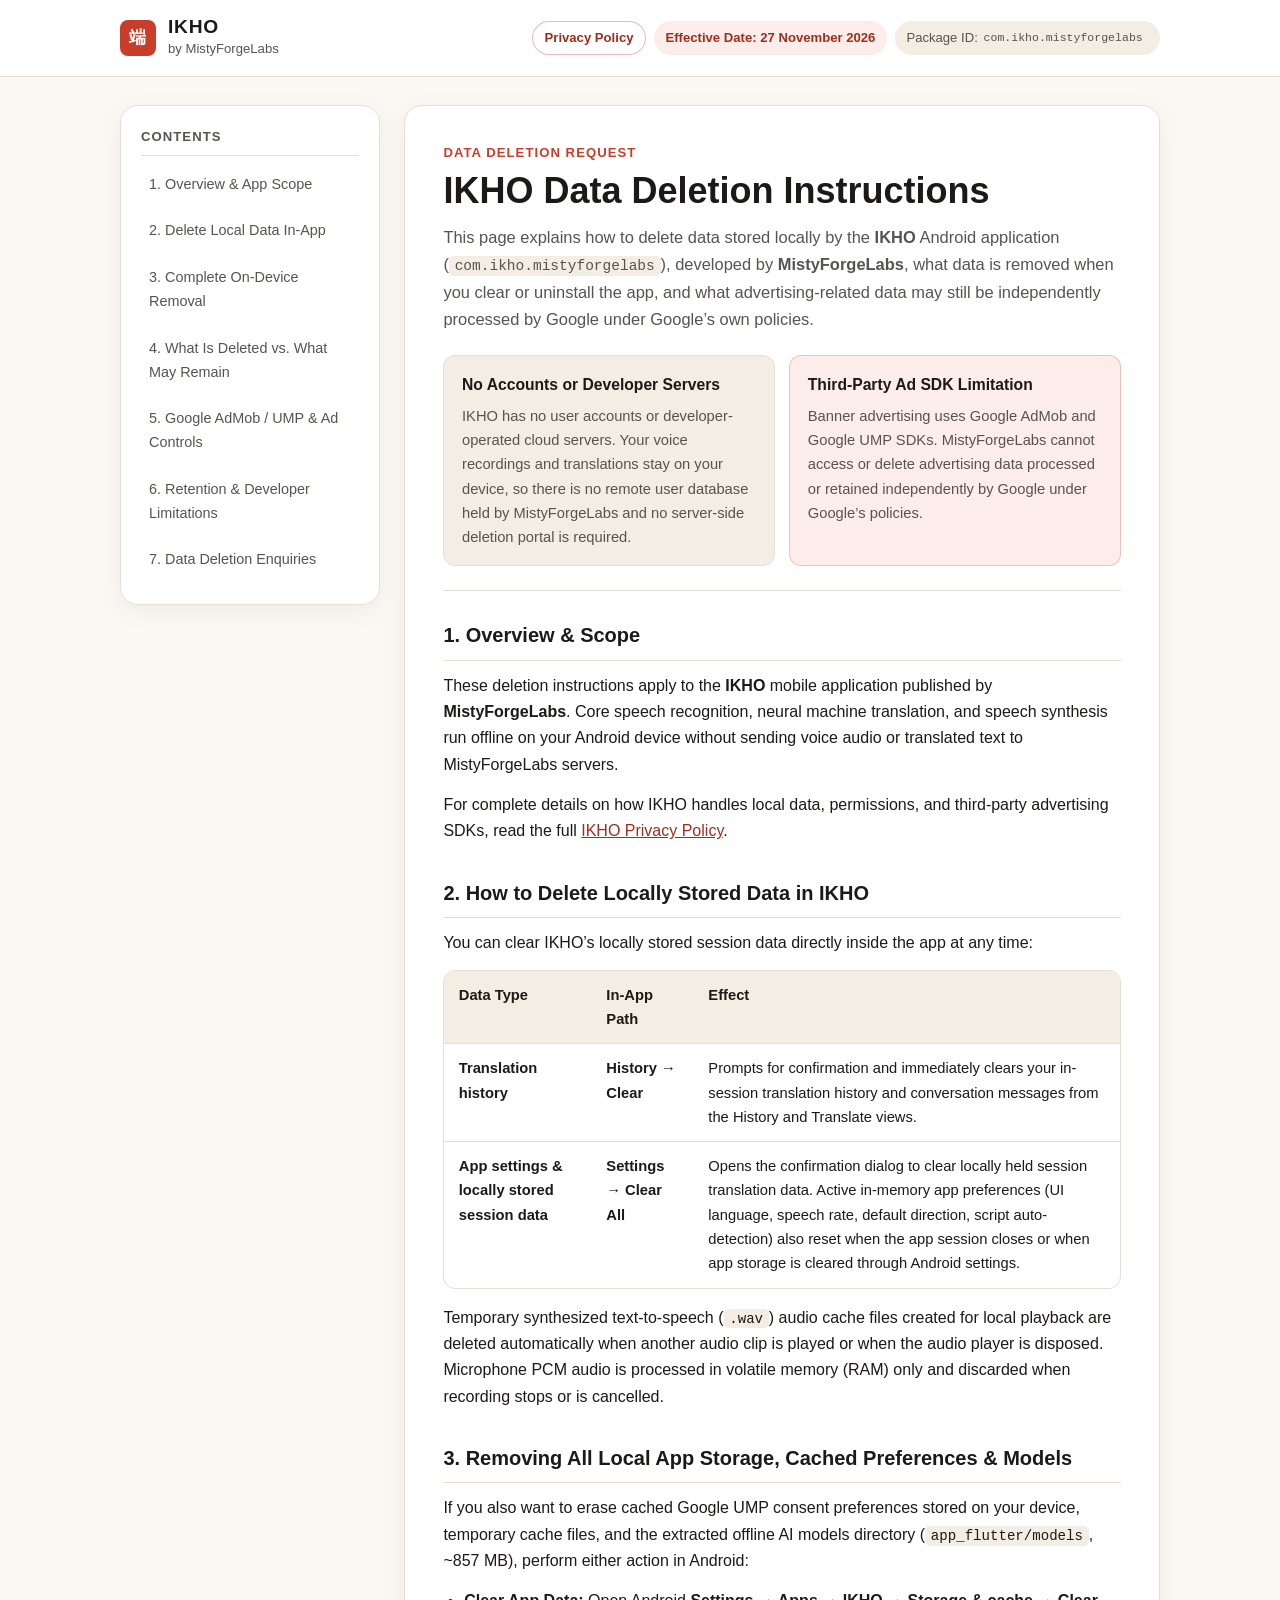
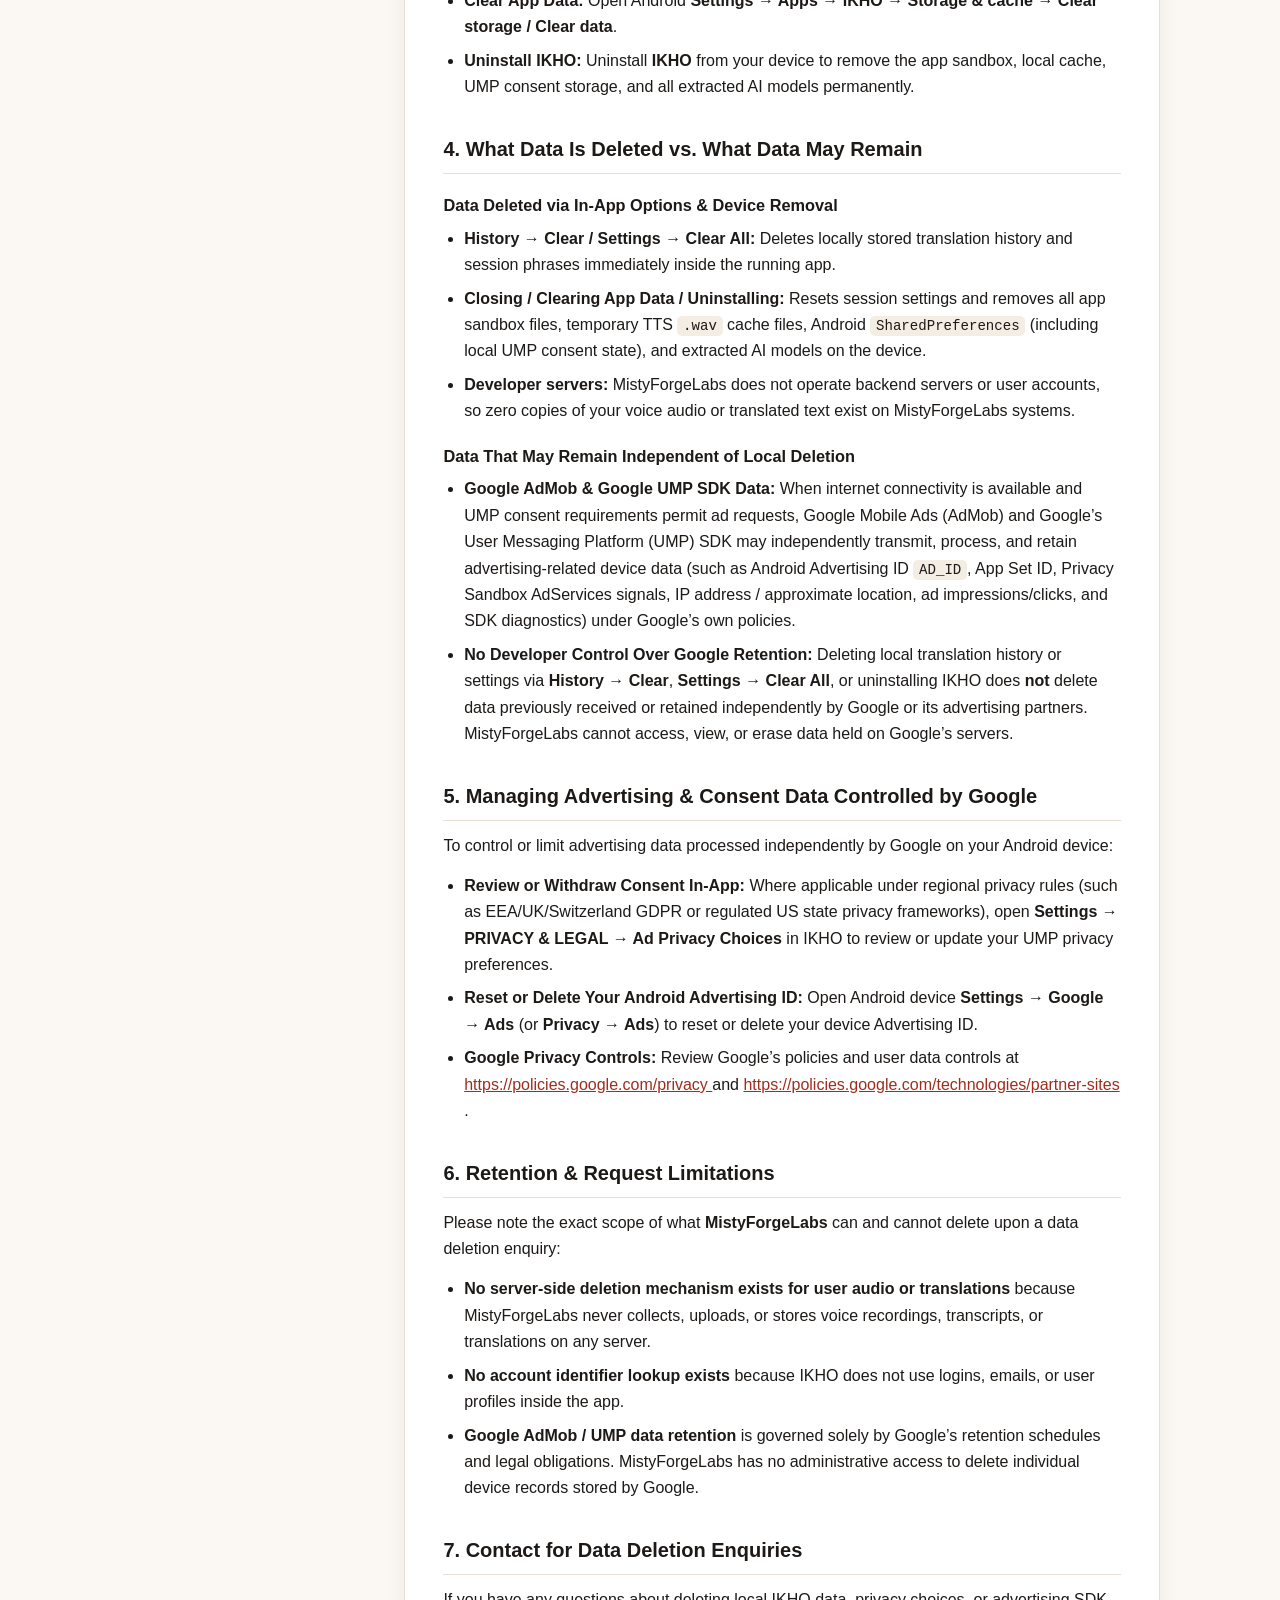
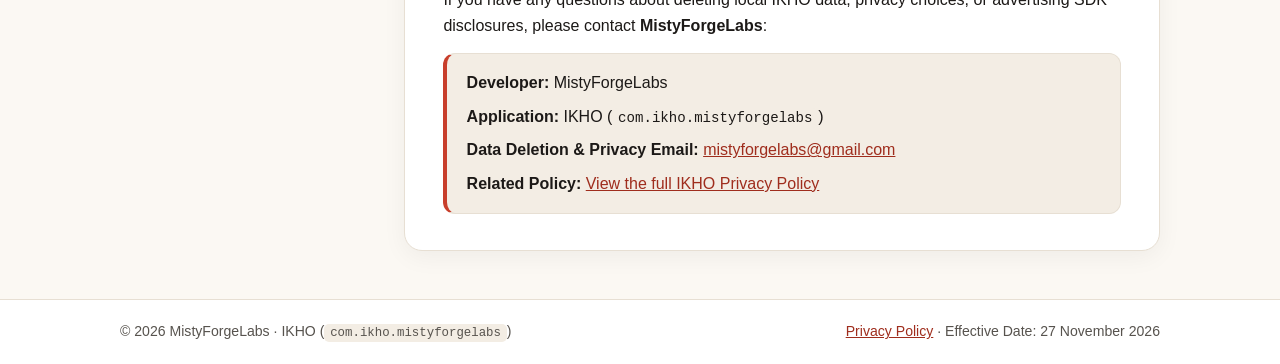
==== data-deletion.html @ 4bae560d "Add IKHO Data Deletion Request page and link from Privacy Policy" ====
<!DOCTYPE html>
<html lang="en">

<head>
  <meta charset="UTF-8" />
  <meta name="viewport" content="width=device-width, initial-scale=1.0" />
  <meta name="description"
    content="Data Deletion Request & Instructions for IKHO (com.ikho.mistyforgelabs) by MistyForgeLabs — how to delete local app data on your device, third-party Google AdMob/UMP retention limitations, and privacy contact details." />
  <title>Data Deletion Request — IKHO by MistyForgeLabs</title>
  <link rel="stylesheet" href="styles.css" />
</head>

<body>
  <a class="skip-link" href="#main-content">Skip to Data Deletion Instructions</a>

  <header class="site-header">
    <div class="container header-inner">
      <div class="brand">
        <span class="hanko-mark" aria-hidden="true">端</span>
        <div class="brand-text">
          <span class="brand-name">IKHO</span>
          <span class="brand-subtitle">by MistyForgeLabs</span>
        </div>
      </div>
      <div class="meta-badges">
        <a class="badge badge-link" href="index.html">Privacy Policy</a>
        <span class="badge">Effective Date: 27 November 2026</span>
        <span class="badge badge-muted">Package ID: <code>com.ikho.mistyforgelabs</code></span>
      </div>
    </div>
  </header>

  <main id="main-content" class="container layout">
    <aside class="toc-card" aria-label="Section navigation">
      <h2 class="toc-title">Contents</h2>
      <nav>
        <ol class="toc-list">
          <li><a href="#overview">1. Overview &amp; App Scope</a></li>
          <li><a href="#delete-local-data">2. Delete Local Data In-App</a></li>
          <li><a href="#device-uninstall">3. Complete On-Device Removal</a></li>
          <li><a href="#deleted-vs-remaining">4. What Is Deleted vs. What May Remain</a></li>
          <li><a href="#third-party-controls">5. Google AdMob / UMP &amp; Ad Controls</a></li>
          <li><a href="#retention-limitations">6. Retention &amp; Developer Limitations</a></li>
          <li><a href="#contact">7. Data Deletion Enquiries</a></li>
        </ol>
      </nav>
    </aside>

    <article class="policy-card">
      <div class="hero-block">
        <p class="eyebrow">Data Deletion Request</p>
        <h1>IKHO Data Deletion Instructions</h1>
        <p class="lead">
          This page explains how to delete data stored locally by the <strong>IKHO</strong> Android application
          (<code>com.ikho.mistyforgelabs</code>), developed by <strong>MistyForgeLabs</strong>, what data is
          removed when you clear or uninstall the app, and what advertising-related data may still be
          independently processed by Google under Google&rsquo;s own policies.
        </p>

        <div class="callout-grid">
          <div class="callout">
            <h3>No Accounts or Developer Servers</h3>
            <p>
              IKHO has no user accounts or developer-operated cloud servers. Your voice recordings and
              translations stay on your device, so there is no remote user database held by MistyForgeLabs
              and no server-side deletion portal is required.
            </p>
          </div>
          <div class="callout callout-accent">
            <h3>Third-Party Ad SDK Limitation</h3>
            <p>
              Banner advertising uses Google AdMob and Google UMP SDKs. MistyForgeLabs cannot access or
              delete advertising data processed or retained independently by Google under Google&rsquo;s policies.
            </p>
          </div>
        </div>
      </div>

      <section id="overview">
        <h2>1. Overview &amp; Scope</h2>
        <p>
          These deletion instructions apply to the <strong>IKHO</strong> mobile application published by
          <strong>MistyForgeLabs</strong>. Core speech recognition, neural machine translation, and speech
          synthesis run offline on your Android device without sending voice audio or translated text to
          MistyForgeLabs servers.
        </p>
        <p>
          For complete details on how IKHO handles local data, permissions, and third-party advertising SDKs,
          read the full <a href="index.html">IKHO Privacy Policy</a>.
        </p>
      </section>

      <section id="delete-local-data">
        <h2>2. How to Delete Locally Stored Data in IKHO</h2>
        <p>
          You can clear IKHO&rsquo;s locally stored session data directly inside the app at any time:
        </p>
        <div class="table-wrap">
          <table>
            <thead>
              <tr>
                <th>Data Type</th>
                <th>In-App Path</th>
                <th>Effect</th>
              </tr>
            </thead>
            <tbody>
              <tr>
                <td><strong>Translation history</strong></td>
                <td><strong>History &rarr; Clear</strong></td>
                <td>
                  Prompts for confirmation and immediately clears your in-session translation history and
                  conversation messages from the History and Translate views.
                </td>
              </tr>
              <tr>
                <td><strong>App settings &amp; locally stored session data</strong></td>
                <td><strong>Settings &rarr; Clear All</strong></td>
                <td>
                  Opens the confirmation dialog to clear locally held session translation data. Active
                  in-memory app preferences (UI language, speech rate, default direction, script
                  auto-detection) also reset when the app session closes or when app storage is cleared
                  through Android settings.
                </td>
              </tr>
            </tbody>
          </table>
        </div>
        <p>
          Temporary synthesized text-to-speech (<code>.wav</code>) audio cache files created for local
          playback are deleted automatically when another audio clip is played or when the audio player is
          disposed. Microphone PCM audio is processed in volatile memory (RAM) only and discarded when
          recording stops or is cancelled.
        </p>
      </section>

      <section id="device-uninstall">
        <h2>3. Removing All Local App Storage, Cached Preferences &amp; Models</h2>
        <p>
          If you also want to erase cached Google UMP consent preferences stored on your device, temporary
          cache files, and the extracted offline AI models directory (<code>app_flutter/models</code>,
          ~857&nbsp;MB), perform either action in Android:
        </p>
        <ul>
          <li>
            <strong>Clear App Data:</strong> Open Android <strong>Settings &rarr; Apps &rarr; IKHO &rarr;
            Storage &amp; cache &rarr; Clear storage / Clear data</strong>.
          </li>
          <li>
            <strong>Uninstall IKHO:</strong> Uninstall <strong>IKHO</strong> from your device to remove the
            app sandbox, local cache, UMP consent storage, and all extracted AI models permanently.
          </li>
        </ul>
      </section>

      <section id="deleted-vs-remaining">
        <h2>4. What Data Is Deleted vs. What Data May Remain</h2>
        <h3>Data Deleted via In-App Options &amp; Device Removal</h3>
        <ul>
          <li>
            <strong>History &rarr; Clear / Settings &rarr; Clear All:</strong> Deletes locally stored
            translation history and session phrases immediately inside the running app.
          </li>
          <li>
            <strong>Closing / Clearing App Data / Uninstalling:</strong> Resets session settings and removes
            all app sandbox files, temporary TTS <code>.wav</code> cache files, Android
            <code>SharedPreferences</code> (including local UMP consent state), and extracted AI models on the
            device.
          </li>
          <li>
            <strong>Developer servers:</strong> MistyForgeLabs does not operate backend servers or user
            accounts, so zero copies of your voice audio or translated text exist on MistyForgeLabs systems.
          </li>
        </ul>

        <h3>Data That May Remain Independent of Local Deletion</h3>
        <ul>
          <li>
            <strong>Google AdMob &amp; Google UMP SDK Data:</strong> When internet connectivity is available
            and UMP consent requirements permit ad requests, Google Mobile Ads (AdMob) and Google&rsquo;s User
            Messaging Platform (UMP) SDK may independently transmit, process, and retain advertising-related
            device data (such as Android Advertising ID <code>AD_ID</code>, App Set ID, Privacy Sandbox
            AdServices signals, IP address / approximate location, ad impressions/clicks, and SDK diagnostics)
            under Google&rsquo;s own policies.
          </li>
          <li>
            <strong>No Developer Control Over Google Retention:</strong> Deleting local translation history or
            settings via <strong>History &rarr; Clear</strong>, <strong>Settings &rarr; Clear All</strong>,
            or uninstalling IKHO does <strong>not</strong> delete data previously received or retained
            independently by Google or its advertising partners. MistyForgeLabs cannot access, view, or erase
            data held on Google&rsquo;s servers.
          </li>
        </ul>
      </section>

      <section id="third-party-controls">
        <h2>5. Managing Advertising &amp; Consent Data Controlled by Google</h2>
        <p>
          To control or limit advertising data processed independently by Google on your Android device:
        </p>
        <ul>
          <li>
            <strong>Review or Withdraw Consent In-App:</strong> Where applicable under regional privacy rules
            (such as EEA/UK/Switzerland GDPR or regulated US state privacy frameworks), open
            <strong>Settings &rarr; PRIVACY &amp; LEGAL &rarr; Ad Privacy Choices</strong> in IKHO to review
            or update your UMP privacy preferences.
          </li>
          <li>
            <strong>Reset or Delete Your Android Advertising ID:</strong> Open Android device
            <strong>Settings &rarr; Google &rarr; Ads</strong> (or <strong>Privacy &rarr; Ads</strong>) to
            reset or delete your device Advertising ID.
          </li>
          <li>
            <strong>Google Privacy Controls:</strong> Review Google&rsquo;s policies and user data controls at
            <a href="https://policies.google.com/privacy" rel="noopener noreferrer" target="_blank">
              https://policies.google.com/privacy
            </a>
            and
            <a href="https://policies.google.com/technologies/partner-sites" rel="noopener noreferrer"
              target="_blank">
              https://policies.google.com/technologies/partner-sites
            </a>.
          </li>
        </ul>
      </section>

      <section id="retention-limitations">
        <h2>6. Retention &amp; Request Limitations</h2>
        <p>
          Please note the exact scope of what <strong>MistyForgeLabs</strong> can and cannot delete upon a data
          deletion enquiry:
        </p>
        <ul>
          <li>
            <strong>No server-side deletion mechanism exists for user audio or translations</strong> because
            MistyForgeLabs never collects, uploads, or stores voice recordings, transcripts, or translations
            on any server.
          </li>
          <li>
            <strong>No account identifier lookup exists</strong> because IKHO does not use logins, emails, or
            user profiles inside the app.
          </li>
          <li>
            <strong>Google AdMob / UMP data retention</strong> is governed solely by Google&rsquo;s retention
            schedules and legal obligations. MistyForgeLabs has no administrative access to delete individual
            device records stored by Google.
          </li>
        </ul>
      </section>

      <section id="contact" class="contact-section">
        <h2>7. Contact for Data Deletion Enquiries</h2>
        <p>
          If you have any questions about deleting local IKHO data, privacy choices, or advertising SDK
          disclosures, please contact <strong>MistyForgeLabs</strong>:
        </p>
        <div class="contact-box">
          <p><strong>Developer:</strong> MistyForgeLabs</p>
          <p><strong>Application:</strong> IKHO (<code>com.ikho.mistyforgelabs</code>)</p>
          <p>
            <strong>Data Deletion &amp; Privacy Email:</strong>
            <a href="mailto:mistyforgelabs@gmail.com">mistyforgelabs@gmail.com</a>
          </p>
          <p>
            <strong>Related Policy:</strong>
            <a href="index.html">View the full IKHO Privacy Policy</a>
          </p>
        </div>
      </section>
    </article>
  </main>

  <footer class="site-footer">
    <div class="container footer-inner">
      <p>&copy; 2026 MistyForgeLabs &middot; IKHO (<code>com.ikho.mistyforgelabs</code>)</p>
      <p><a href="index.html">Privacy Policy</a> &middot; Effective Date: 27 November 2026</p>
    </div>
  </footer>
</body>

</html>
---- styles.css ----
:root {
  --washi: #fbf8f3;
  --washi-card: #ffffff;
  --washi-subtle: #f3ede4;
  --sumi: #1c1917;
  --sumi-muted: #57534e;
  --line-subtle: #e7dfd3;
  --cinnabar: #c83e2b;
  --cinnabar-deep: #9f2d1d;
  --cinnabar-tint: #fdedea;
  --radius-lg: 18px;
  --radius-md: 12px;
  --shadow-card: 0 6px 24px rgba(28, 25, 23, 0.05);
}

@media (prefers-color-scheme: dark) {
  :root {
    --washi: #141210;
    --washi-card: #1d1a17;
    --washi-subtle: #27221e;
    --sumi: #f5f0e8;
    --sumi-muted: #b8afa4;
    --line-subtle: #352f29;
    --cinnabar: #e05c49;
    --cinnabar-deep: #f07b69;
    --cinnabar-tint: rgba(224, 92, 73, 0.14);
    --shadow-card: 0 8px 28px rgba(0, 0, 0, 0.35);
  }
}

*,
*::before,
*::after {
  box-sizing: border-box;
}

html {
  scroll-behavior: smooth;
}

body {
  margin: 0;
  background-color: var(--washi);
  color: var(--sumi);
  font-family: -apple-system, BlinkMacSystemFont, "Segoe UI", Roboto, "Helvetica Neue", Arial, sans-serif;
  line-height: 1.65;
  -webkit-font-smoothing: antialiased;
}

.skip-link {
  position: absolute;
  left: -9999px;
  top: 0;
  background: var(--cinnabar);
  color: #ffffff;
  padding: 0.65rem 1rem;
  border-radius: 0 0 8px 0;
  font-weight: 600;
  z-index: 100;
}

.skip-link:focus {
  left: 0.75rem;
  top: 0.75rem;
}

.container {
  width: 100%;
  max-width: 1080px;
  margin: 0 auto;
  padding: 0 1.25rem;
}

.site-header {
  background: var(--washi-card);
  border-bottom: 1px solid var(--line-subtle);
  padding: 1rem 0;
}

.header-inner {
  display: flex;
  flex-wrap: wrap;
  align-items: center;
  justify-content: space-between;
  gap: 0.85rem;
}

.brand {
  display: flex;
  align-items: center;
  gap: 0.75rem;
}

.hanko-mark {
  display: inline-flex;
  align-items: center;
  justify-content: center;
  width: 2.25rem;
  height: 2.25rem;
  border-radius: 8px;
  background: var(--cinnabar);
  color: #ffffff;
  font-weight: 700;
  font-size: 1.05rem;
  letter-spacing: 0.02em;
}

.brand-text {
  display: flex;
  flex-direction: column;
}

.brand-name {
  font-size: 1.2rem;
  font-weight: 700;
  letter-spacing: 0.04em;
  line-height: 1.15;
}

.brand-subtitle {
  font-size: 0.82rem;
  color: var(--sumi-muted);
}

.meta-badges {
  display: flex;
  flex-wrap: wrap;
  gap: 0.5rem;
}

.badge {
  display: inline-flex;
  align-items: center;
  padding: 0.32rem 0.72rem;
  border-radius: 999px;
  background: var(--cinnabar-tint);
  color: var(--cinnabar-deep);
  font-size: 0.82rem;
  font-weight: 600;
}

.badge-muted {
  background: var(--washi-subtle);
  color: var(--sumi-muted);
  font-weight: 500;
}

.badge-link {
  background: var(--washi-card);
  color: var(--cinnabar-deep);
  border: 1px solid rgba(200, 62, 43, 0.35);
  text-decoration: none;
  transition: background-color 0.15s ease, border-color 0.15s ease;
}

.badge-link:hover,
.badge-link:focus-visible {
  background: var(--cinnabar-tint);
  border-color: var(--cinnabar);
  outline: none;
}

.layout {
  display: grid;
  grid-template-columns: 1fr;
  gap: 1.5rem;
  padding-top: 1.75rem;
  padding-bottom: 3rem;
}

@media (min-width: 900px) {
  .layout {
    grid-template-columns: 260px minmax(0, 1fr);
    align-items: start;
  }

  .toc-card {
    position: sticky;
    top: 1.25rem;
  }
}

.toc-card,
.policy-card {
  background: var(--washi-card);
  border: 1px solid var(--line-subtle);
  border-radius: var(--radius-lg);
  box-shadow: var(--shadow-card);
}

.toc-card {
  padding: 1.25rem;
}

.toc-title {
  margin: 0 0 0.75rem;
  font-size: 0.82rem;
  text-transform: uppercase;
  letter-spacing: 0.08em;
  color: var(--sumi-muted);
}

.toc-list {
  list-style: none;
  margin: 0;
  padding: 0;
  display: flex;
  flex-direction: column;
  gap: 0.35rem;
}

.toc-list a {
  display: block;
  padding: 0.32rem 0.5rem;
  border-radius: 8px;
  color: var(--sumi-muted);
  text-decoration: none;
  font-size: 0.9rem;
  transition: background-color 0.15s ease, color 0.15s ease;
}

.toc-list a:hover,
.toc-list a:focus-visible {
  background: var(--cinnabar-tint);
  color: var(--cinnabar-deep);
  outline: none;
}

.policy-card {
  padding: 1.6rem 1.4rem;
}

@media (min-width: 640px) {
  .policy-card {
    padding: 2.25rem 2.4rem;
  }
}

.hero-block {
  padding-bottom: 1.5rem;
  border-bottom: 1px solid var(--line-subtle);
  margin-bottom: 1.75rem;
}

.eyebrow {
  margin: 0 0 0.35rem;
  font-size: 0.82rem;
  font-weight: 700;
  letter-spacing: 0.08em;
  text-transform: uppercase;
  color: var(--cinnabar);
}

h1 {
  margin: 0 0 0.75rem;
  font-size: clamp(1.7rem, 3.2vw, 2.25rem);
  line-height: 1.2;
}

.lead {
  margin: 0 0 1.35rem;
  color: var(--sumi-muted);
  font-size: 1.03rem;
}

.callout-grid {
  display: grid;
  grid-template-columns: 1fr;
  gap: 0.9rem;
}

@media (min-width: 680px) {
  .callout-grid {
    grid-template-columns: 1fr 1fr;
  }
}

.callout {
  background: var(--washi-subtle);
  border: 1px solid var(--line-subtle);
  border-radius: var(--radius-md);
  padding: 1rem 1.1rem;
}

.callout-accent {
  background: var(--cinnabar-tint);
  border-color: rgba(200, 62, 43, 0.25);
}

.callout h3 {
  margin: 0 0 0.35rem;
  font-size: 0.98rem;
}

.callout p {
  margin: 0;
  font-size: 0.92rem;
  color: var(--sumi-muted);
}

section {
  margin-bottom: 2rem;
  scroll-margin-top: 1.25rem;
}

section:last-child {
  margin-bottom: 0;
}

h2 {
  margin: 0 0 0.75rem;
  font-size: 1.25rem;
  padding-bottom: 0.45rem;
  border-bottom: 1px solid var(--line-subtle);
}

h3 {
  margin: 1.15rem 0 0.4rem;
  font-size: 1.02rem;
}

p {
  margin: 0 0 0.85rem;
}

ul {
  margin: 0 0 0.95rem;
  padding-left: 1.3rem;
}

li {
  margin-bottom: 0.45rem;
}

a {
  color: var(--cinnabar-deep);
  word-break: break-word;
}

code {
  font-family: ui-monospace, SFMono-Regular, Menlo, Consolas, "Liberation Mono", monospace;
  font-size: 0.88em;
  background: var(--washi-subtle);
  padding: 0.12rem 0.36rem;
  border-radius: 5px;
}

.table-wrap {
  width: 100%;
  overflow-x: auto;
  border: 1px solid var(--line-subtle);
  border-radius: var(--radius-md);
  margin: 0.85rem 0 1rem;
}

table {
  width: 100%;
  border-collapse: collapse;
  font-size: 0.92rem;
  min-width: 540px;
}

th,
td {
  text-align: left;
  padding: 0.75rem 0.9rem;
  border-bottom: 1px solid var(--line-subtle);
  vertical-align: top;
}

th {
  background: var(--washi-subtle);
  font-weight: 600;
}

tr:last-child td {
  border-bottom: none;
}

.contact-box {
  background: var(--washi-subtle);
  border: 1px solid var(--line-subtle);
  border-left: 4px solid var(--cinnabar);
  border-radius: var(--radius-md);
  padding: 1rem 1.2rem;
}

.contact-box p {
  margin: 0 0 0.45rem;
}

.contact-box p:last-child {
  margin-bottom: 0;
}

.placeholder-tag {
  display: inline-block;
  font-family: ui-monospace, SFMono-Regular, Menlo, Consolas, monospace;
  font-weight: 700;
  font-size: 0.92rem;
  background: var(--cinnabar-tint);
  color: var(--cinnabar-deep);
  padding: 0.15rem 0.5rem;
  border-radius: 6px;
  border: 1px dashed var(--cinnabar);
}

.placeholder-note {
  margin-top: 0.65rem;
  font-size: 0.86rem;
  color: var(--sumi-muted);
}

.site-footer {
  border-top: 1px solid var(--line-subtle);
  background: var(--washi-card);
  padding: 1.25rem 0;
  font-size: 0.88rem;
  color: var(--sumi-muted);
}

.footer-inner {
  display: flex;
  flex-wrap: wrap;
  justify-content: space-between;
  gap: 0.5rem;
}

.footer-inner p {
  margin: 0;
}

@media print {
  .toc-card,
  .skip-link {
    display: none;
  }

  .layout {
    grid-template-columns: 1fr;
  }

  .policy-card {
    box-shadow: none;
    border: none;
    padding: 0;
  }
}
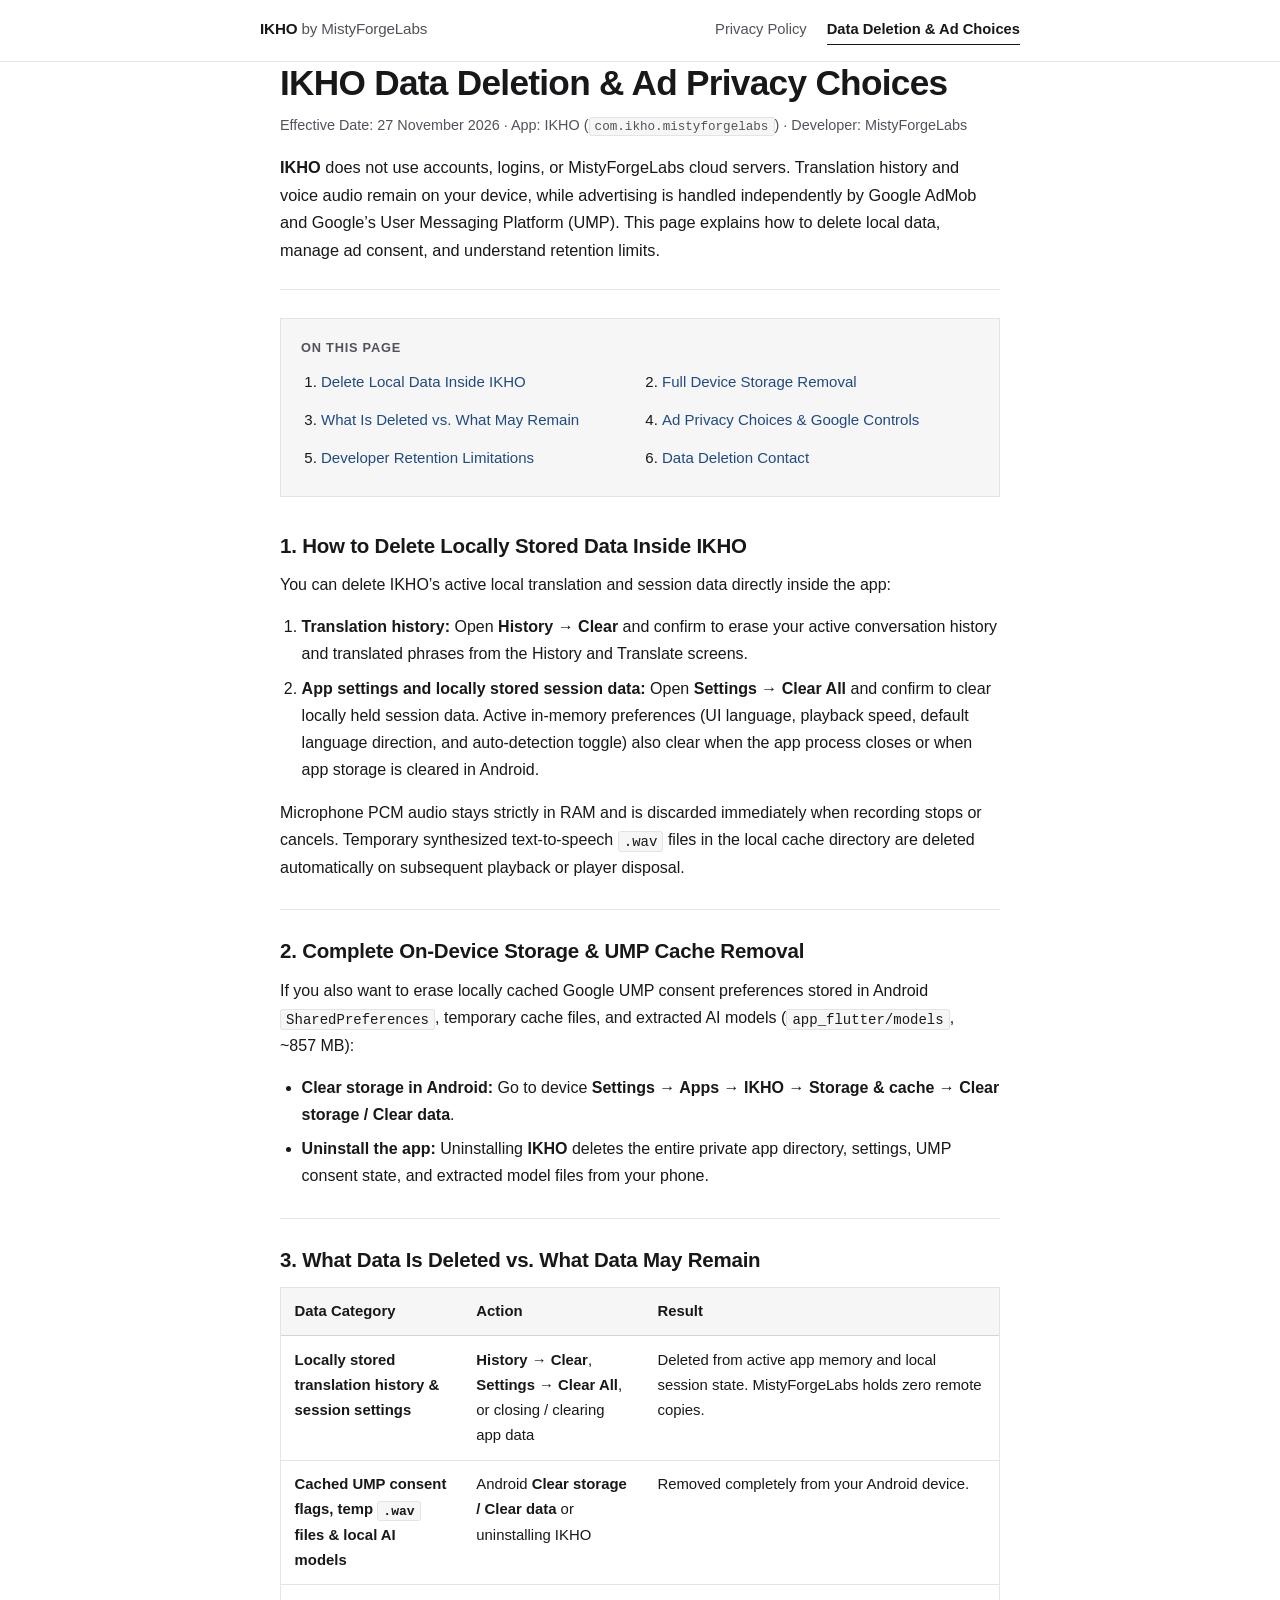
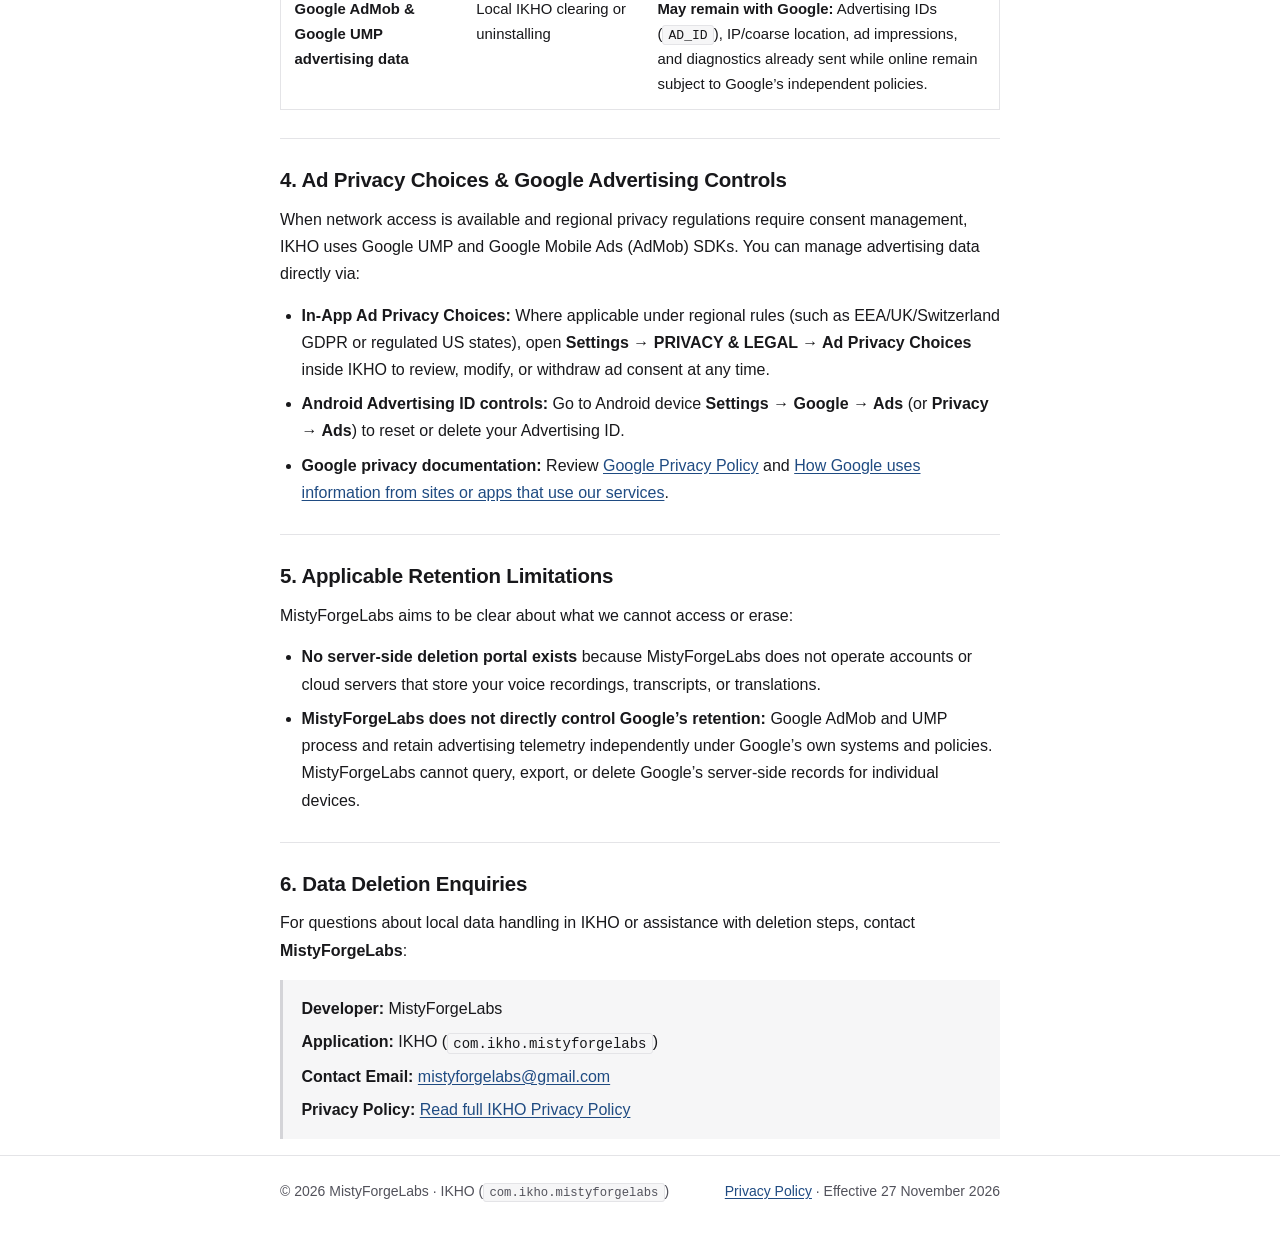
==== commit fb502934: "Redesign Privacy Policy and Data Deletion pages with flat editorial structure" ====
--- a/data-deletion.html
+++ b/data-deletion.html
@@ -5,275 +5,188 @@
   <meta charset="UTF-8" />
   <meta name="viewport" content="width=device-width, initial-scale=1.0" />
   <meta name="description"
-    content="Data Deletion Request & Instructions for IKHO (com.ikho.mistyforgelabs) by MistyForgeLabs — how to delete local app data on your device, third-party Google AdMob/UMP retention limitations, and privacy contact details." />
-  <title>Data Deletion Request — IKHO by MistyForgeLabs</title>
+    content="Data Deletion Request and Ad Privacy Choices instructions for IKHO (com.ikho.mistyforgelabs) by MistyForgeLabs — how to clear local translation data, manage Google AdMob/UMP consent, and contact the developer." />
+  <title>Data Deletion &amp; Ad Privacy Choices — IKHO by MistyForgeLabs</title>
   <link rel="stylesheet" href="styles.css" />
 </head>
 
 <body>
-  <a class="skip-link" href="#main-content">Skip to Data Deletion Instructions</a>
+  <a class="skip-link" href="#main-content">Skip to content</a>
 
-  <header class="site-header">
-    <div class="container header-inner">
-      <div class="brand">
-        <span class="hanko-mark" aria-hidden="true">端</span>
-        <div class="brand-text">
-          <span class="brand-name">IKHO</span>
-          <span class="brand-subtitle">by MistyForgeLabs</span>
-        </div>
-      </div>
-      <div class="meta-badges">
-        <a class="badge badge-link" href="index.html">Privacy Policy</a>
-        <span class="badge">Effective Date: 27 November 2026</span>
-        <span class="badge badge-muted">Package ID: <code>com.ikho.mistyforgelabs</code></span>
-      </div>
+  <header class="top-bar">
+    <div class="wrap top-bar-inner">
+      <a class="site-id" href="index.html">IKHO <span>by MistyForgeLabs</span></a>
+      <nav class="top-nav" aria-label="Legal pages">
+        <a href="index.html">Privacy Policy</a>
+        <a href="data-deletion.html" aria-current="page">Data Deletion &amp; Ad Choices</a>
+      </nav>
     </div>
   </header>
 
-  <main id="main-content" class="container layout">
-    <aside class="toc-card" aria-label="Section navigation">
-      <h2 class="toc-title">Contents</h2>
-      <nav>
-        <ol class="toc-list">
-          <li><a href="#overview">1. Overview &amp; App Scope</a></li>
-          <li><a href="#delete-local-data">2. Delete Local Data In-App</a></li>
-          <li><a href="#device-uninstall">3. Complete On-Device Removal</a></li>
-          <li><a href="#deleted-vs-remaining">4. What Is Deleted vs. What May Remain</a></li>
-          <li><a href="#third-party-controls">5. Google AdMob / UMP &amp; Ad Controls</a></li>
-          <li><a href="#retention-limitations">6. Retention &amp; Developer Limitations</a></li>
-          <li><a href="#contact">7. Data Deletion Enquiries</a></li>
-        </ol>
-      </nav>
-    </aside>
+  <main id="main-content" class="wrap">
+    <header class="doc-header">
+      <h1>IKHO Data Deletion &amp; Ad Privacy Choices</h1>
+      <p class="doc-meta">
+        Effective Date: 27 November 2026 &middot; App: IKHO (<code>com.ikho.mistyforgelabs</code>) &middot; Developer: MistyForgeLabs
+      </p>
+      <p class="doc-intro">
+        <strong>IKHO</strong> does not use accounts, logins, or MistyForgeLabs cloud servers. Translation history
+        and voice audio remain on your device, while advertising is handled independently by Google AdMob and
+        Google&rsquo;s User Messaging Platform (UMP). This page explains how to delete local data, manage ad
+        consent, and understand retention limits.
+      </p>
+    </header>
 
-    <article class="policy-card">
-      <div class="hero-block">
-        <p class="eyebrow">Data Deletion Request</p>
-        <h1>IKHO Data Deletion Instructions</h1>
-        <p class="lead">
-          This page explains how to delete data stored locally by the <strong>IKHO</strong> Android application
-          (<code>com.ikho.mistyforgelabs</code>), developed by <strong>MistyForgeLabs</strong>, what data is
-          removed when you clear or uninstall the app, and what advertising-related data may still be
-          independently processed by Google under Google&rsquo;s own policies.
-        </p>
+    <nav class="doc-index" aria-label="Table of contents">
+      <p class="doc-index-title">On This Page</p>
+      <ol>
+        <li><a href="#delete-in-app">Delete Local Data Inside IKHO</a></li>
+        <li><a href="#remove-device-data">Full Device Storage Removal</a></li>
+        <li><a href="#deleted-vs-retained">What Is Deleted vs. What May Remain</a></li>
+        <li><a href="#ad-privacy-choices">Ad Privacy Choices &amp; Google Controls</a></li>
+        <li><a href="#retention-limits">Developer Retention Limitations</a></li>
+        <li><a href="#contact">Data Deletion Contact</a></li>
+      </ol>
+    </nav>
 
-        <div class="callout-grid">
-          <div class="callout">
-            <h3>No Accounts or Developer Servers</h3>
-            <p>
-              IKHO has no user accounts or developer-operated cloud servers. Your voice recordings and
-              translations stay on your device, so there is no remote user database held by MistyForgeLabs
-              and no server-side deletion portal is required.
-            </p>
-          </div>
-          <div class="callout callout-accent">
-            <h3>Third-Party Ad SDK Limitation</h3>
-            <p>
-              Banner advertising uses Google AdMob and Google UMP SDKs. MistyForgeLabs cannot access or
-              delete advertising data processed or retained independently by Google under Google&rsquo;s policies.
-            </p>
-          </div>
-        </div>
+    <section id="delete-in-app">
+      <h2>1. How to Delete Locally Stored Data Inside IKHO</h2>
+      <p>
+        You can delete IKHO&rsquo;s active local translation and session data directly inside the app:
+      </p>
+      <ol class="steps">
+        <li>
+          <strong>Translation history:</strong> Open <strong>History &rarr; Clear</strong> and confirm to erase your
+          active conversation history and translated phrases from the History and Translate screens.
+        </li>
+        <li>
+          <strong>App settings and locally stored session data:</strong> Open <strong>Settings &rarr; Clear All</strong>
+          and confirm to clear locally held session data. Active in-memory preferences (UI language, playback speed,
+          default language direction, and auto-detection toggle) also clear when the app process closes or when app
+          storage is cleared in Android.
+        </li>
+      </ol>
+      <p>
+        Microphone PCM audio stays strictly in RAM and is discarded immediately when recording stops or cancels.
+        Temporary synthesized text-to-speech <code>.wav</code> files in the local cache directory are deleted
+        automatically on subsequent playback or player disposal.
+      </p>
+    </section>
+
+    <section id="remove-device-data">
+      <h2>2. Complete On-Device Storage &amp; UMP Cache Removal</h2>
+      <p>
+        If you also want to erase locally cached Google UMP consent preferences stored in Android
+        <code>SharedPreferences</code>, temporary cache files, and extracted AI models (<code>app_flutter/models</code>,
+        ~857&nbsp;MB):
+      </p>
+      <ul>
+        <li>
+          <strong>Clear storage in Android:</strong> Go to device <strong>Settings &rarr; Apps &rarr; IKHO &rarr;
+          Storage &amp; cache &rarr; Clear storage / Clear data</strong>.
+        </li>
+        <li>
+          <strong>Uninstall the app:</strong> Uninstalling <strong>IKHO</strong> deletes the entire private app
+          directory, settings, UMP consent state, and extracted model files from your phone.
+        </li>
+      </ul>
+    </section>
+
+    <section id="deleted-vs-retained">
+      <h2>3. What Data Is Deleted vs. What Data May Remain</h2>
+      <div class="table-wrap">
+        <table>
+          <thead>
+            <tr>
+              <th>Data Category</th>
+              <th>Action</th>
+              <th>Result</th>
+            </tr>
+          </thead>
+          <tbody>
+            <tr>
+              <td><strong>Locally stored translation history &amp; session settings</strong></td>
+              <td><strong>History &rarr; Clear</strong>, <strong>Settings &rarr; Clear All</strong>, or closing / clearing app data</td>
+              <td>Deleted from active app memory and local session state. MistyForgeLabs holds zero remote copies.</td>
+            </tr>
+            <tr>
+              <td><strong>Cached UMP consent flags, temp <code>.wav</code> files &amp; local AI models</strong></td>
+              <td>Android <strong>Clear storage / Clear data</strong> or uninstalling IKHO</td>
+              <td>Removed completely from your Android device.</td>
+            </tr>
+            <tr>
+              <td><strong>Google AdMob &amp; Google UMP advertising data</strong></td>
+              <td>Local IKHO clearing or uninstalling</td>
+              <td><strong>May remain with Google:</strong> Advertising IDs (<code>AD_ID</code>), IP/coarse location, ad impressions, and diagnostics already sent while online remain subject to Google&rsquo;s independent policies.</td>
+            </tr>
+          </tbody>
+        </table>
       </div>
+    </section>
 
-      <section id="overview">
-        <h2>1. Overview &amp; Scope</h2>
-        <p>
-          These deletion instructions apply to the <strong>IKHO</strong> mobile application published by
-          <strong>MistyForgeLabs</strong>. Core speech recognition, neural machine translation, and speech
-          synthesis run offline on your Android device without sending voice audio or translated text to
-          MistyForgeLabs servers.
-        </p>
-        <p>
-          For complete details on how IKHO handles local data, permissions, and third-party advertising SDKs,
-          read the full <a href="index.html">IKHO Privacy Policy</a>.
-        </p>
-      </section>
+    <section id="ad-privacy-choices">
+      <h2>4. Ad Privacy Choices &amp; Google Advertising Controls</h2>
+      <p>
+        When network access is available and regional privacy regulations require consent management, IKHO uses
+        Google UMP and Google Mobile Ads (AdMob) SDKs. You can manage advertising data directly via:
+      </p>
+      <ul>
+        <li>
+          <strong>In-App Ad Privacy Choices:</strong> Where applicable under regional rules (such as EEA/UK/Switzerland
+          GDPR or regulated US states), open <strong>Settings &rarr; PRIVACY &amp; LEGAL &rarr; Ad Privacy Choices</strong>
+          inside IKHO to review, modify, or withdraw ad consent at any time.
+        </li>
+        <li>
+          <strong>Android Advertising ID controls:</strong> Go to Android device
+          <strong>Settings &rarr; Google &rarr; Ads</strong> (or <strong>Privacy &rarr; Ads</strong>) to reset or
+          delete your Advertising ID.
+        </li>
+        <li>
+          <strong>Google privacy documentation:</strong> Review
+          <a href="https://policies.google.com/privacy" rel="noopener noreferrer" target="_blank">Google Privacy Policy</a>
+          and
+          <a href="https://policies.google.com/technologies/partner-sites" rel="noopener noreferrer" target="_blank">How Google uses information from sites or apps that use our services</a>.
+        </li>
+      </ul>
+    </section>
 
-      <section id="delete-local-data">
-        <h2>2. How to Delete Locally Stored Data in IKHO</h2>
-        <p>
-          You can clear IKHO&rsquo;s locally stored session data directly inside the app at any time:
-        </p>
-        <div class="table-wrap">
-          <table>
-            <thead>
-              <tr>
-                <th>Data Type</th>
-                <th>In-App Path</th>
-                <th>Effect</th>
-              </tr>
-            </thead>
-            <tbody>
-              <tr>
-                <td><strong>Translation history</strong></td>
-                <td><strong>History &rarr; Clear</strong></td>
-                <td>
-                  Prompts for confirmation and immediately clears your in-session translation history and
-                  conversation messages from the History and Translate views.
-                </td>
-              </tr>
-              <tr>
-                <td><strong>App settings &amp; locally stored session data</strong></td>
-                <td><strong>Settings &rarr; Clear All</strong></td>
-                <td>
-                  Opens the confirmation dialog to clear locally held session translation data. Active
-                  in-memory app preferences (UI language, speech rate, default direction, script
-                  auto-detection) also reset when the app session closes or when app storage is cleared
-                  through Android settings.
-                </td>
-              </tr>
-            </tbody>
-          </table>
-        </div>
-        <p>
-          Temporary synthesized text-to-speech (<code>.wav</code>) audio cache files created for local
-          playback are deleted automatically when another audio clip is played or when the audio player is
-          disposed. Microphone PCM audio is processed in volatile memory (RAM) only and discarded when
-          recording stops or is cancelled.
-        </p>
-      </section>
+    <section id="retention-limits">
+      <h2>5. Applicable Retention Limitations</h2>
+      <p>
+        MistyForgeLabs aims to be clear about what we cannot access or erase:
+      </p>
+      <ul>
+        <li>
+          <strong>No server-side deletion portal exists</strong> because MistyForgeLabs does not operate accounts or
+          cloud servers that store your voice recordings, transcripts, or translations.
+        </li>
+        <li>
+          <strong>MistyForgeLabs does not directly control Google&rsquo;s retention:</strong> Google AdMob and UMP
+          process and retain advertising telemetry independently under Google&rsquo;s own systems and policies.
+          MistyForgeLabs cannot query, export, or delete Google&rsquo;s server-side records for individual devices.
+        </li>
+      </ul>
+    </section>
 
-      <section id="device-uninstall">
-        <h2>3. Removing All Local App Storage, Cached Preferences &amp; Models</h2>
-        <p>
-          If you also want to erase cached Google UMP consent preferences stored on your device, temporary
-          cache files, and the extracted offline AI models directory (<code>app_flutter/models</code>,
-          ~857&nbsp;MB), perform either action in Android:
-        </p>
-        <ul>
-          <li>
-            <strong>Clear App Data:</strong> Open Android <strong>Settings &rarr; Apps &rarr; IKHO &rarr;
-            Storage &amp; cache &rarr; Clear storage / Clear data</strong>.
-          </li>
-          <li>
-            <strong>Uninstall IKHO:</strong> Uninstall <strong>IKHO</strong> from your device to remove the
-            app sandbox, local cache, UMP consent storage, and all extracted AI models permanently.
-          </li>
-        </ul>
-      </section>
-
-      <section id="deleted-vs-remaining">
-        <h2>4. What Data Is Deleted vs. What Data May Remain</h2>
-        <h3>Data Deleted via In-App Options &amp; Device Removal</h3>
-        <ul>
-          <li>
-            <strong>History &rarr; Clear / Settings &rarr; Clear All:</strong> Deletes locally stored
-            translation history and session phrases immediately inside the running app.
-          </li>
-          <li>
-            <strong>Closing / Clearing App Data / Uninstalling:</strong> Resets session settings and removes
-            all app sandbox files, temporary TTS <code>.wav</code> cache files, Android
-            <code>SharedPreferences</code> (including local UMP consent state), and extracted AI models on the
-            device.
-          </li>
-          <li>
-            <strong>Developer servers:</strong> MistyForgeLabs does not operate backend servers or user
-            accounts, so zero copies of your voice audio or translated text exist on MistyForgeLabs systems.
-          </li>
-        </ul>
-
-        <h3>Data That May Remain Independent of Local Deletion</h3>
-        <ul>
-          <li>
-            <strong>Google AdMob &amp; Google UMP SDK Data:</strong> When internet connectivity is available
-            and UMP consent requirements permit ad requests, Google Mobile Ads (AdMob) and Google&rsquo;s User
-            Messaging Platform (UMP) SDK may independently transmit, process, and retain advertising-related
-            device data (such as Android Advertising ID <code>AD_ID</code>, App Set ID, Privacy Sandbox
-            AdServices signals, IP address / approximate location, ad impressions/clicks, and SDK diagnostics)
-            under Google&rsquo;s own policies.
-          </li>
-          <li>
-            <strong>No Developer Control Over Google Retention:</strong> Deleting local translation history or
-            settings via <strong>History &rarr; Clear</strong>, <strong>Settings &rarr; Clear All</strong>,
-            or uninstalling IKHO does <strong>not</strong> delete data previously received or retained
-            independently by Google or its advertising partners. MistyForgeLabs cannot access, view, or erase
-            data held on Google&rsquo;s servers.
-          </li>
-        </ul>
-      </section>
-
-      <section id="third-party-controls">
-        <h2>5. Managing Advertising &amp; Consent Data Controlled by Google</h2>
-        <p>
-          To control or limit advertising data processed independently by Google on your Android device:
-        </p>
-        <ul>
-          <li>
-            <strong>Review or Withdraw Consent In-App:</strong> Where applicable under regional privacy rules
-            (such as EEA/UK/Switzerland GDPR or regulated US state privacy frameworks), open
-            <strong>Settings &rarr; PRIVACY &amp; LEGAL &rarr; Ad Privacy Choices</strong> in IKHO to review
-            or update your UMP privacy preferences.
-          </li>
-          <li>
-            <strong>Reset or Delete Your Android Advertising ID:</strong> Open Android device
-            <strong>Settings &rarr; Google &rarr; Ads</strong> (or <strong>Privacy &rarr; Ads</strong>) to
-            reset or delete your device Advertising ID.
-          </li>
-          <li>
-            <strong>Google Privacy Controls:</strong> Review Google&rsquo;s policies and user data controls at
-            <a href="https://policies.google.com/privacy" rel="noopener noreferrer" target="_blank">
-              https://policies.google.com/privacy
-            </a>
-            and
-            <a href="https://policies.google.com/technologies/partner-sites" rel="noopener noreferrer"
-              target="_blank">
-              https://policies.google.com/technologies/partner-sites
-            </a>.
-          </li>
-        </ul>
-      </section>
-
-      <section id="retention-limitations">
-        <h2>6. Retention &amp; Request Limitations</h2>
-        <p>
-          Please note the exact scope of what <strong>MistyForgeLabs</strong> can and cannot delete upon a data
-          deletion enquiry:
-        </p>
-        <ul>
-          <li>
-            <strong>No server-side deletion mechanism exists for user audio or translations</strong> because
-            MistyForgeLabs never collects, uploads, or stores voice recordings, transcripts, or translations
-            on any server.
-          </li>
-          <li>
-            <strong>No account identifier lookup exists</strong> because IKHO does not use logins, emails, or
-            user profiles inside the app.
-          </li>
-          <li>
-            <strong>Google AdMob / UMP data retention</strong> is governed solely by Google&rsquo;s retention
-            schedules and legal obligations. MistyForgeLabs has no administrative access to delete individual
-            device records stored by Google.
-          </li>
-        </ul>
-      </section>
-
-      <section id="contact" class="contact-section">
-        <h2>7. Contact for Data Deletion Enquiries</h2>
-        <p>
-          If you have any questions about deleting local IKHO data, privacy choices, or advertising SDK
-          disclosures, please contact <strong>MistyForgeLabs</strong>:
-        </p>
-        <div class="contact-box">
-          <p><strong>Developer:</strong> MistyForgeLabs</p>
-          <p><strong>Application:</strong> IKHO (<code>com.ikho.mistyforgelabs</code>)</p>
-          <p>
-            <strong>Data Deletion &amp; Privacy Email:</strong>
-            <a href="mailto:mistyforgelabs@gmail.com">mistyforgelabs@gmail.com</a>
-          </p>
-          <p>
-            <strong>Related Policy:</strong>
-            <a href="index.html">View the full IKHO Privacy Policy</a>
-          </p>
-        </div>
-      </section>
-    </article>
+    <section id="contact">
+      <h2>6. Data Deletion Enquiries</h2>
+      <p>
+        For questions about local data handling in IKHO or assistance with deletion steps, contact
+        <strong>MistyForgeLabs</strong>:
+      </p>
+      <div class="note-block">
+        <p><strong>Developer:</strong> MistyForgeLabs</p>
+        <p><strong>Application:</strong> IKHO (<code>com.ikho.mistyforgelabs</code>)</p>
+        <p><strong>Contact Email:</strong> <a href="mailto:mistyforgelabs@gmail.com">mistyforgelabs@gmail.com</a></p>
+        <p><strong>Privacy Policy:</strong> <a href="index.html">Read full IKHO Privacy Policy</a></p>
+      </div>
+    </section>
   </main>
 
   <footer class="site-footer">
-    <div class="container footer-inner">
+    <div class="wrap footer-inner">
       <p>&copy; 2026 MistyForgeLabs &middot; IKHO (<code>com.ikho.mistyforgelabs</code>)</p>
-      <p><a href="index.html">Privacy Policy</a> &middot; Effective Date: 27 November 2026</p>
+      <p><a href="index.html">Privacy Policy</a> &middot; Effective 27 November 2026</p>
     </div>
   </footer>
 </body>
--- a/styles.css
+++ b/styles.css
@@ -1,30 +1,24 @@
 :root {
-  --washi: #fbf8f3;
-  --washi-card: #ffffff;
-  --washi-subtle: #f3ede4;
-  --sumi: #1c1917;
-  --sumi-muted: #57534e;
-  --line-subtle: #e7dfd3;
-  --cinnabar: #c83e2b;
-  --cinnabar-deep: #9f2d1d;
-  --cinnabar-tint: #fdedea;
-  --radius-lg: 18px;
-  --radius-md: 12px;
-  --shadow-card: 0 6px 24px rgba(28, 25, 23, 0.05);
+  --bg: #ffffff;
+  --bg-subtle: #f6f6f7;
+  --text: #18181b;
+  --text-muted: #52525b;
+  --border: #e4e4e7;
+  --border-strong: #d4d4d8;
+  --link: #1f4b82;
+  --link-hover: #143257;
 }
 
 @media (prefers-color-scheme: dark) {
   :root {
-    --washi: #141210;
-    --washi-card: #1d1a17;
-    --washi-subtle: #27221e;
-    --sumi: #f5f0e8;
-    --sumi-muted: #b8afa4;
-    --line-subtle: #352f29;
-    --cinnabar: #e05c49;
-    --cinnabar-deep: #f07b69;
-    --cinnabar-tint: rgba(224, 92, 73, 0.14);
-    --shadow-card: 0 8px 28px rgba(0, 0, 0, 0.35);
+    --bg: #121316;
+    --bg-subtle: #1a1c20;
+    --text: #e4e4e7;
+    --text-muted: #a1a1aa;
+    --border: #27272a;
+    --border-strong: #3f3f46;
+    --link: #8ab4f8;
+    --link-hover: #aecbfa;
   }
 }
 
@@ -40,10 +34,11 @@
 
 body {
   margin: 0;
-  background-color: var(--washi);
-  color: var(--sumi);
+  background-color: var(--bg);
+  color: var(--text);
   font-family: -apple-system, BlinkMacSystemFont, "Segoe UI", Roboto, "Helvetica Neue", Arial, sans-serif;
-  line-height: 1.65;
+  font-size: 16px;
+  line-height: 1.7;
   -webkit-font-smoothing: antialiased;
 }
 
@@ -51,11 +46,12 @@
   position: absolute;
   left: -9999px;
   top: 0;
-  background: var(--cinnabar);
-  color: #ffffff;
-  padding: 0.65rem 1rem;
-  border-radius: 0 0 8px 0;
-  font-weight: 600;
+  background: var(--text);
+  color: var(--bg);
+  padding: 0.5rem 0.9rem;
+  font-size: 0.875rem;
+  font-weight: 600;
+  text-decoration: none;
   z-index: 100;
 }
 
@@ -64,366 +60,268 @@
   top: 0.75rem;
 }
 
-.container {
+.wrap {
   width: 100%;
-  max-width: 1080px;
+  max-width: 760px;
   margin: 0 auto;
   padding: 0 1.25rem;
 }
 
-.site-header {
-  background: var(--washi-card);
-  border-bottom: 1px solid var(--line-subtle);
-  padding: 1rem 0;
-}
-
-.header-inner {
+.top-bar {
+  border-bottom: 1px solid var(--border);
+  background-color: var(--bg);
+}
+
+.top-bar-inner {
   display: flex;
   flex-wrap: wrap;
-  align-items: center;
+  align-items: baseline;
   justify-content: space-between;
-  gap: 0.85rem;
-}
-
-.brand {
-  display: flex;
-  align-items: center;
-  gap: 0.75rem;
-}
-
-.hanko-mark {
-  display: inline-flex;
-  align-items: center;
-  justify-content: center;
-  width: 2.25rem;
-  height: 2.25rem;
-  border-radius: 8px;
-  background: var(--cinnabar);
-  color: #ffffff;
-  font-weight: 700;
-  font-size: 1.05rem;
-  letter-spacing: 0.02em;
-}
-
-.brand-text {
-  display: flex;
-  flex-direction: column;
-}
-
-.brand-name {
-  font-size: 1.2rem;
-  font-weight: 700;
-  letter-spacing: 0.04em;
-  line-height: 1.15;
-}
-
-.brand-subtitle {
-  font-size: 0.82rem;
-  color: var(--sumi-muted);
-}
-
-.meta-badges {
+  gap: 0.75rem 1.5rem;
+  padding: 1rem 0;
+}
+
+.site-id {
+  font-size: 0.95rem;
+  font-weight: 600;
+  color: var(--text);
+  text-decoration: none;
+  letter-spacing: -0.01em;
+}
+
+.site-id span {
+  font-weight: 400;
+  color: var(--text-muted);
+}
+
+.top-nav {
   display: flex;
   flex-wrap: wrap;
-  gap: 0.5rem;
-}
-
-.badge {
-  display: inline-flex;
-  align-items: center;
-  padding: 0.32rem 0.72rem;
-  border-radius: 999px;
-  background: var(--cinnabar-tint);
-  color: var(--cinnabar-deep);
-  font-size: 0.82rem;
-  font-weight: 600;
-}
-
-.badge-muted {
-  background: var(--washi-subtle);
-  color: var(--sumi-muted);
-  font-weight: 500;
-}
-
-.badge-link {
-  background: var(--washi-card);
-  color: var(--cinnabar-deep);
-  border: 1px solid rgba(200, 62, 43, 0.35);
+  gap: 1.25rem;
+  font-size: 0.92rem;
+}
+
+.top-nav a {
+  color: var(--text-muted);
   text-decoration: none;
-  transition: background-color 0.15s ease, border-color 0.15s ease;
-}
-
-.badge-link:hover,
-.badge-link:focus-visible {
-  background: var(--cinnabar-tint);
-  border-color: var(--cinnabar);
+  padding-bottom: 0.15rem;
+  border-bottom: 1.5px solid transparent;
+}
+
+.top-nav a:hover,
+.top-nav a:focus-visible {
+  color: var(--text);
+  border-bottom-color: var(--border-strong);
   outline: none;
 }
 
-.layout {
+.top-nav a[aria-current="page"] {
+  color: var(--text);
+  font-weight: 600;
+  border-bottom-color: var(--text);
+}
+
+main {
+  padding: 2.25rem 0 3.5rem;
+}
+
+.doc-header {
+  padding-bottom: 1.5rem;
+  border-bottom: 1px solid var(--border);
+  margin-bottom: 1.75rem;
+}
+
+h1 {
+  margin: 0 0 0.5rem;
+  font-size: clamp(1.75rem, 3vw, 2.2rem);
+  font-weight: 700;
+  letter-spacing: -0.02em;
+  line-height: 1.2;
+}
+
+.doc-meta {
+  margin: 0 0 1rem;
+  font-size: 0.9rem;
+  color: var(--text-muted);
+}
+
+.doc-intro {
+  margin: 0;
+  font-size: 1.02rem;
+  color: var(--text);
+}
+
+.doc-index {
+  background-color: var(--bg-subtle);
+  border: 1px solid var(--border);
+  padding: 1.1rem 1.25rem;
+  margin-bottom: 2.25rem;
+}
+
+.doc-index-title {
+  margin: 0 0 0.65rem;
+  font-size: 0.8rem;
+  font-weight: 700;
+  text-transform: uppercase;
+  letter-spacing: 0.06em;
+  color: var(--text-muted);
+}
+
+.doc-index ol {
+  margin: 0;
+  padding-left: 1.25rem;
   display: grid;
   grid-template-columns: 1fr;
-  gap: 1.5rem;
-  padding-top: 1.75rem;
-  padding-bottom: 3rem;
-}
-
-@media (min-width: 900px) {
-  .layout {
-    grid-template-columns: 260px minmax(0, 1fr);
-    align-items: start;
-  }
-
-  .toc-card {
-    position: sticky;
-    top: 1.25rem;
-  }
-}
-
-.toc-card,
-.policy-card {
-  background: var(--washi-card);
-  border: 1px solid var(--line-subtle);
-  border-radius: var(--radius-lg);
-  box-shadow: var(--shadow-card);
-}
-
-.toc-card {
-  padding: 1.25rem;
-}
-
-.toc-title {
-  margin: 0 0 0.75rem;
-  font-size: 0.82rem;
-  text-transform: uppercase;
-  letter-spacing: 0.08em;
-  color: var(--sumi-muted);
-}
-
-.toc-list {
-  list-style: none;
-  margin: 0;
-  padding: 0;
-  display: flex;
-  flex-direction: column;
-  gap: 0.35rem;
-}
-
-.toc-list a {
-  display: block;
-  padding: 0.32rem 0.5rem;
-  border-radius: 8px;
-  color: var(--sumi-muted);
-  text-decoration: none;
-  font-size: 0.9rem;
-  transition: background-color 0.15s ease, color 0.15s ease;
-}
-
-.toc-list a:hover,
-.toc-list a:focus-visible {
-  background: var(--cinnabar-tint);
-  color: var(--cinnabar-deep);
-  outline: none;
-}
-
-.policy-card {
-  padding: 1.6rem 1.4rem;
-}
-
-@media (min-width: 640px) {
-  .policy-card {
-    padding: 2.25rem 2.4rem;
-  }
-}
-
-.hero-block {
-  padding-bottom: 1.5rem;
-  border-bottom: 1px solid var(--line-subtle);
-  margin-bottom: 1.75rem;
-}
-
-.eyebrow {
-  margin: 0 0 0.35rem;
-  font-size: 0.82rem;
-  font-weight: 700;
-  letter-spacing: 0.08em;
-  text-transform: uppercase;
-  color: var(--cinnabar);
-}
-
-h1 {
-  margin: 0 0 0.75rem;
-  font-size: clamp(1.7rem, 3.2vw, 2.25rem);
-  line-height: 1.2;
-}
-
-.lead {
-  margin: 0 0 1.35rem;
-  color: var(--sumi-muted);
-  font-size: 1.03rem;
-}
-
-.callout-grid {
-  display: grid;
-  grid-template-columns: 1fr;
-  gap: 0.9rem;
-}
-
-@media (min-width: 680px) {
-  .callout-grid {
+  gap: 0.35rem 1.5rem;
+  font-size: 0.94rem;
+}
+
+@media (min-width: 600px) {
+  .doc-index ol {
     grid-template-columns: 1fr 1fr;
   }
 }
 
-.callout {
-  background: var(--washi-subtle);
-  border: 1px solid var(--line-subtle);
-  border-radius: var(--radius-md);
-  padding: 1rem 1.1rem;
-}
-
-.callout-accent {
-  background: var(--cinnabar-tint);
-  border-color: rgba(200, 62, 43, 0.25);
-}
-
-.callout h3 {
-  margin: 0 0 0.35rem;
-  font-size: 0.98rem;
-}
-
-.callout p {
-  margin: 0;
-  font-size: 0.92rem;
-  color: var(--sumi-muted);
+.doc-index a {
+  color: var(--link);
+  text-decoration: none;
+}
+
+.doc-index a:hover,
+.doc-index a:focus-visible {
+  color: var(--link-hover);
+  text-decoration: underline;
 }
 
 section {
-  margin-bottom: 2rem;
-  scroll-margin-top: 1.25rem;
-}
-
-section:last-child {
-  margin-bottom: 0;
+  padding-top: 1.75rem;
+  margin-top: 1.75rem;
+  border-top: 1px solid var(--border);
+  scroll-margin-top: 1rem;
+}
+
+section:first-of-type {
+  padding-top: 0;
+  margin-top: 0;
+  border-top: none;
 }
 
 h2 {
   margin: 0 0 0.75rem;
-  font-size: 1.25rem;
-  padding-bottom: 0.45rem;
-  border-bottom: 1px solid var(--line-subtle);
+  font-size: 1.28rem;
+  font-weight: 650;
+  letter-spacing: -0.01em;
+  line-height: 1.3;
 }
 
 h3 {
-  margin: 1.15rem 0 0.4rem;
-  font-size: 1.02rem;
+  margin: 1.35rem 0 0.45rem;
+  font-size: 1.03rem;
+  font-weight: 600;
 }
 
 p {
-  margin: 0 0 0.85rem;
-}
-
-ul {
-  margin: 0 0 0.95rem;
-  padding-left: 1.3rem;
+  margin: 0 0 0.9rem;
+}
+
+p:last-child {
+  margin-bottom: 0;
+}
+
+ul,
+ol.steps {
+  margin: 0 0 1rem;
+  padding-left: 1.35rem;
 }
 
 li {
   margin-bottom: 0.45rem;
 }
 
+li:last-child {
+  margin-bottom: 0;
+}
+
 a {
-  color: var(--cinnabar-deep);
+  color: var(--link);
+  text-decoration: underline;
+  text-underline-offset: 2px;
   word-break: break-word;
+}
+
+a:hover,
+a:focus-visible {
+  color: var(--link-hover);
 }
 
 code {
   font-family: ui-monospace, SFMono-Regular, Menlo, Consolas, "Liberation Mono", monospace;
-  font-size: 0.88em;
-  background: var(--washi-subtle);
-  padding: 0.12rem 0.36rem;
-  border-radius: 5px;
+  font-size: 0.875em;
+  background-color: var(--bg-subtle);
+  border: 1px solid var(--border);
+  padding: 0.1rem 0.32rem;
+  border-radius: 3px;
 }
 
 .table-wrap {
   width: 100%;
   overflow-x: auto;
-  border: 1px solid var(--line-subtle);
-  border-radius: var(--radius-md);
+  border: 1px solid var(--border);
   margin: 0.85rem 0 1rem;
 }
 
 table {
   width: 100%;
   border-collapse: collapse;
-  font-size: 0.92rem;
-  min-width: 540px;
+  font-size: 0.93rem;
+  min-width: 520px;
 }
 
 th,
 td {
   text-align: left;
-  padding: 0.75rem 0.9rem;
-  border-bottom: 1px solid var(--line-subtle);
+  padding: 0.7rem 0.85rem;
+  border-bottom: 1px solid var(--border);
   vertical-align: top;
 }
 
 th {
-  background: var(--washi-subtle);
-  font-weight: 600;
+  background-color: var(--bg-subtle);
+  font-weight: 600;
+  border-bottom-color: var(--border-strong);
 }
 
 tr:last-child td {
   border-bottom: none;
 }
 
-.contact-box {
-  background: var(--washi-subtle);
-  border: 1px solid var(--line-subtle);
-  border-left: 4px solid var(--cinnabar);
-  border-radius: var(--radius-md);
-  padding: 1rem 1.2rem;
-}
-
-.contact-box p {
-  margin: 0 0 0.45rem;
-}
-
-.contact-box p:last-child {
+.note-block {
+  border-left: 3px solid var(--border-strong);
+  background-color: var(--bg-subtle);
+  padding: 0.95rem 1.15rem;
+  margin: 1rem 0;
+}
+
+.note-block p {
+  margin: 0 0 0.4rem;
+}
+
+.note-block p:last-child {
   margin-bottom: 0;
 }
 
-.placeholder-tag {
-  display: inline-block;
-  font-family: ui-monospace, SFMono-Regular, Menlo, Consolas, monospace;
-  font-weight: 700;
-  font-size: 0.92rem;
-  background: var(--cinnabar-tint);
-  color: var(--cinnabar-deep);
-  padding: 0.15rem 0.5rem;
-  border-radius: 6px;
-  border: 1px dashed var(--cinnabar);
-}
-
-.placeholder-note {
-  margin-top: 0.65rem;
-  font-size: 0.86rem;
-  color: var(--sumi-muted);
-}
-
 .site-footer {
-  border-top: 1px solid var(--line-subtle);
-  background: var(--washi-card);
-  padding: 1.25rem 0;
-  font-size: 0.88rem;
-  color: var(--sumi-muted);
+  border-top: 1px solid var(--border);
+  padding: 1.5rem 0 2.5rem;
+  font-size: 0.875rem;
+  color: var(--text-muted);
 }
 
 .footer-inner {
   display: flex;
   flex-wrap: wrap;
   justify-content: space-between;
-  gap: 0.5rem;
+  gap: 0.5rem 1.25rem;
 }
 
 .footer-inner p {
@@ -431,18 +329,13 @@
 }
 
 @media print {
-  .toc-card,
+  .top-bar,
+  .doc-index,
   .skip-link {
     display: none;
   }
 
-  .layout {
-    grid-template-columns: 1fr;
-  }
-
-  .policy-card {
-    box-shadow: none;
-    border: none;
+  main {
     padding: 0;
   }
 }
